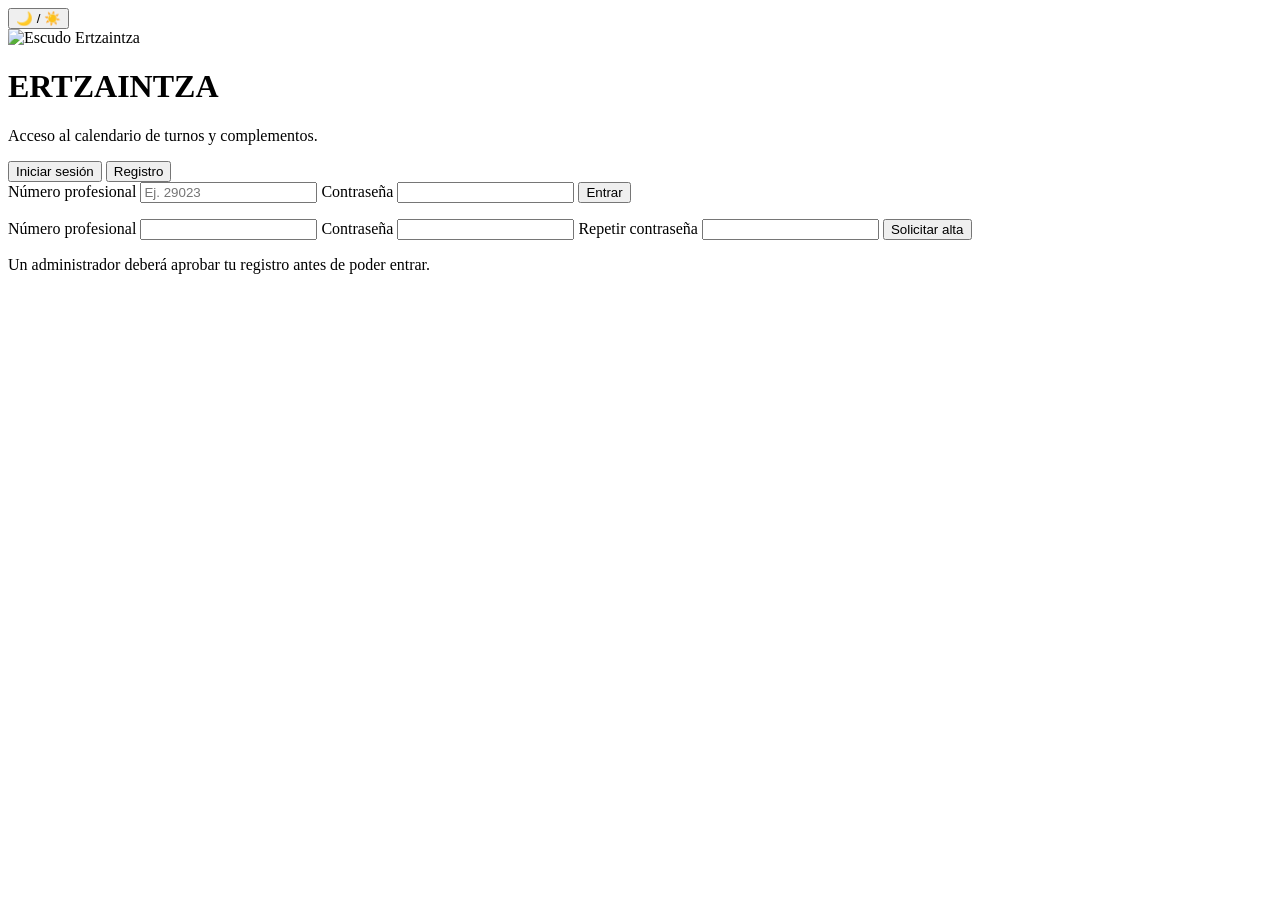
==== login.html @ 111b34c8 "Add files via upload" ====
<!DOCTYPE html>
<html lang="es">
<head>
  <meta charset="UTF-8">
  <title>ERTZAINTZA - Acceso</title>
  <meta name="viewport" content="width=device-width, initial-scale=1.0">

  <link rel="stylesheet" href="css/style.css">
  <link rel="stylesheet" href="css/liquid.css">
  <link rel="stylesheet" href="css/darkmode.css">
</head>
<body class="theme-light auth-body">

  <!-- Toggle modo noche en esquina -->
  <button id="darkModeToggle" class="glass-toggle">
    🌙 / ☀️
  </button>

  <!-- Emblema (misma imagen que en index, en SVG a color) -->
  <div class="logo-badge">
    <img src="assets/logo.svg" alt="Escudo Ertzaintza">
  </div>

  <!-- Contenedor principal de login/registro -->
  <main class="auth-container">
    <div class="glass-card auth-card">
      <h1>ERTZAINTZA</h1>
      <p>Acceso al calendario de turnos y complementos.</p>

      <!-- Pestañas de login / registro -->
      <div class="auth-tabs">
        <button class="auth-tab-btn active" data-auth-tab="login">Iniciar sesión</button>
        <button class="auth-tab-btn" data-auth-tab="register">Registro</button>
      </div>

      <!-- LOGIN -->
      <form id="loginForm" class="auth-form active">
        <label>Número profesional</label>
        <input type="text" name="professional_id" required
               placeholder="Ej. 29023">

        <label>Contraseña</label>
        <input type="password" name="password" required>

        <button type="submit" class="glass-btn">
          Entrar
        </button>

        <p id="loginError" class="auth-error hidden"></p>
      </form>

      <!-- REGISTRO -->
      <form id="registerForm" class="auth-form">
        <label>Número profesional</label>
        <input type="text" name="professional_id" required>

        <label>Contraseña</label>
        <input type="password" name="password" required>

        <label>Repetir contraseña</label>
        <input type="password" name="password_confirm" required>

        <button type="submit" class="glass-btn">
          Solicitar alta
        </button>

        <p class="auth-hint">
          Un administrador deberá aprobar tu registro antes de poder entrar.
        </p>
        <p id="registerError" class="auth-error hidden"></p>
      </form>
    </div>
  </main>

  <!-- JS (mismo orden de theme y auth que en index) -->
  <script src="js/storage.js"></script>
  <script src="js/auth.js"></script>
  <script>
    // Activar/recuperar tema al cargar login
    document.addEventListener('DOMContentLoaded', () => {
      const storedTheme = getStoredTheme();
      if (storedTheme) {
        document.body.classList.toggle('theme-dark', storedTheme === 'dark');
        document.body.classList.toggle('theme-light', storedTheme === 'light');
      }

      const darkToggle = document.getElementById('darkModeToggle');
      darkToggle?.addEventListener('click', () => {
        const isDark = document.body.classList.toggle('theme-dark');
        document.body.classList.toggle('theme-light', !isDark);
        storeTheme(isDark ? 'dark' : 'light');
      });
    });
  </script>
</body>
</html>
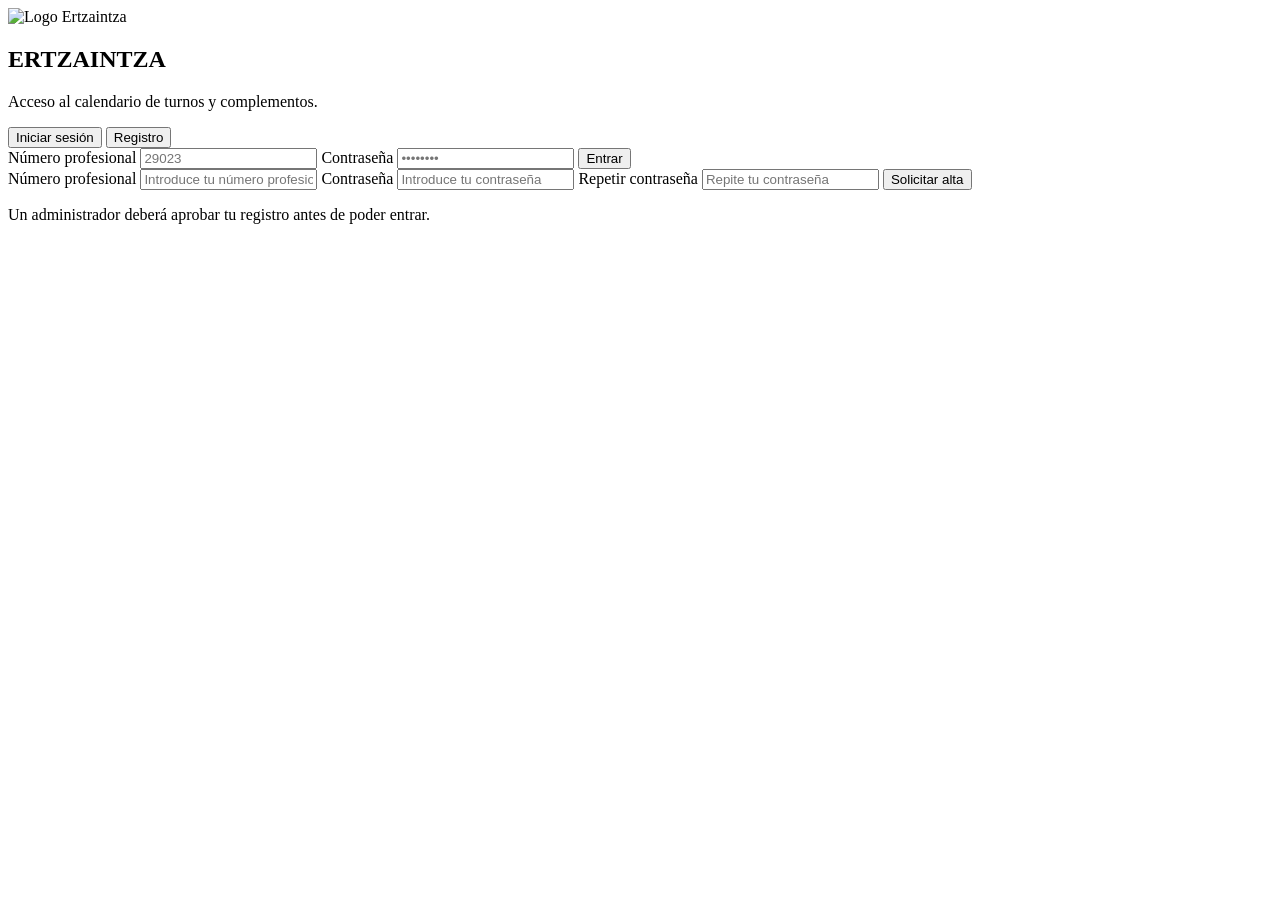
==== commit 1280c314: "Update login.html" ====
--- a/login.html
+++ b/login.html
@@ -2,95 +2,55 @@
 <html lang="es">
 <head>
   <meta charset="UTF-8">
+  <meta name="viewport" content="width=device-width, initial-scale=1.0">
   <title>ERTZAINTZA - Acceso</title>
-  <meta name="viewport" content="width=device-width, initial-scale=1.0">
+  <link rel="stylesheet" href="css/login.css">
+</head>
+<body class="login-body">
+  <main class="login-shell">
+    <div class="login-logo-wrap">
+      <img class="login-logo" src="https://upload.wikimedia.org/wikipedia/commons/thumb/a/a2/Escudo_de_la_Ertzaintza.svg/512px-Escudo_de_la_Ertzaintza.svg.png" alt="Logo Ertzaintza">
+    </div>
 
-  <link rel="stylesheet" href="css/style.css">
-  <link rel="stylesheet" href="css/liquid.css">
-  <link rel="stylesheet" href="css/darkmode.css">
-</head>
-<body class="theme-light auth-body">
+    <section class="login-card glass-card">
+      <h1 class="login-title">ERTZAINTZA</h1>
+      <p class="login-subtitle">Acceso al calendario de turnos y complementos.</p>
 
-  <!-- Toggle modo noche en esquina -->
-  <button id="darkModeToggle" class="glass-toggle">
-    🌙 / ☀️
-  </button>
-
-  <!-- Emblema (misma imagen que en index, en SVG a color) -->
-  <div class="logo-badge">
-    <img src="assets/logo.svg" alt="Escudo Ertzaintza">
-  </div>
-
-  <!-- Contenedor principal de login/registro -->
-  <main class="auth-container">
-    <div class="glass-card auth-card">
-      <h1>ERTZAINTZA</h1>
-      <p>Acceso al calendario de turnos y complementos.</p>
-
-      <!-- Pestañas de login / registro -->
-      <div class="auth-tabs">
-        <button class="auth-tab-btn active" data-auth-tab="login">Iniciar sesión</button>
-        <button class="auth-tab-btn" data-auth-tab="register">Registro</button>
+      <div class="auth-switch">
+        <button type="button" class="auth-tab-btn active" data-auth-tab="login">Iniciar sesión</button>
+        <button type="button" class="auth-tab-btn" data-auth-tab="register">Registro</button>
       </div>
 
-      <!-- LOGIN -->
+      <div id="loginError" class="form-message hidden"></div>
+      <div id="registerError" class="form-message hidden"></div>
+
       <form id="loginForm" class="auth-form active">
-        <label>Número profesional</label>
-        <input type="text" name="professional_id" required
-               placeholder="Ej. 29023">
+        <label for="loginProfessionalId">Número profesional</label>
+        <input id="loginProfessionalId" name="professional_id" type="text" inputmode="numeric" autocomplete="username" placeholder="29023" required>
 
-        <label>Contraseña</label>
-        <input type="password" name="password" required>
+        <label for="loginPassword">Contraseña</label>
+        <input id="loginPassword" name="password" type="password" autocomplete="current-password" placeholder="••••••••" required>
 
-        <button type="submit" class="glass-btn">
-          Entrar
-        </button>
-
-        <p id="loginError" class="auth-error hidden"></p>
+        <button type="submit" class="primary-btn">Entrar</button>
       </form>
 
-      <!-- REGISTRO -->
       <form id="registerForm" class="auth-form">
-        <label>Número profesional</label>
-        <input type="text" name="professional_id" required>
+        <label for="registerProfessionalId">Número profesional</label>
+        <input id="registerProfessionalId" name="professional_id" type="text" inputmode="numeric" autocomplete="username" placeholder="Introduce tu número profesional" required>
 
-        <label>Contraseña</label>
-        <input type="password" name="password" required>
+        <label for="registerPassword">Contraseña</label>
+        <input id="registerPassword" name="password" type="password" autocomplete="new-password" placeholder="Introduce tu contraseña" required>
 
-        <label>Repetir contraseña</label>
-        <input type="password" name="password_confirm" required>
+        <label for="registerPasswordConfirm">Repetir contraseña</label>
+        <input id="registerPasswordConfirm" name="password_confirm" type="password" autocomplete="new-password" placeholder="Repite tu contraseña" required>
 
-        <button type="submit" class="glass-btn">
-          Solicitar alta
-        </button>
+        <button type="submit" class="primary-btn">Solicitar alta</button>
+      </form>
 
-        <p class="auth-hint">
-          Un administrador deberá aprobar tu registro antes de poder entrar.
-        </p>
-        <p id="registerError" class="auth-error hidden"></p>
-      </form>
-    </div>
+      <p class="login-footer">Un administrador deberá aprobar tu registro antes de poder entrar.</p>
+    </section>
   </main>
 
-  <!-- JS (mismo orden de theme y auth que en index) -->
-  <script src="js/storage.js"></script>
   <script src="js/auth.js"></script>
-  <script>
-    // Activar/recuperar tema al cargar login
-    document.addEventListener('DOMContentLoaded', () => {
-      const storedTheme = getStoredTheme();
-      if (storedTheme) {
-        document.body.classList.toggle('theme-dark', storedTheme === 'dark');
-        document.body.classList.toggle('theme-light', storedTheme === 'light');
-      }
-
-      const darkToggle = document.getElementById('darkModeToggle');
-      darkToggle?.addEventListener('click', () => {
-        const isDark = document.body.classList.toggle('theme-dark');
-        document.body.classList.toggle('theme-light', !isDark);
-        storeTheme(isDark ? 'dark' : 'light');
-      });
-    });
-  </script>
 </body>
 </html>
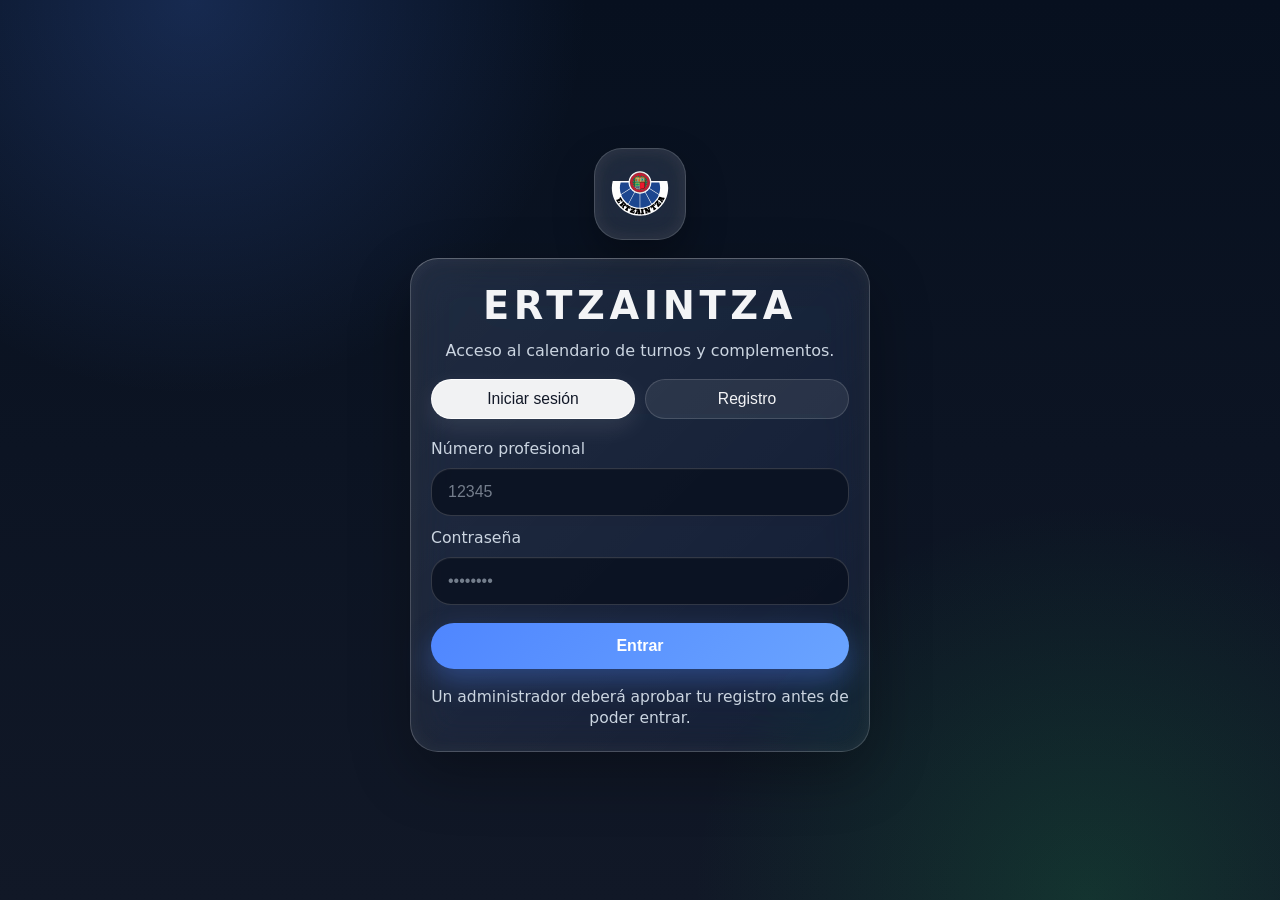
==== commit fce6f226: "Update login.html" ====
--- a/login.html
+++ b/login.html
@@ -9,7 +9,7 @@
 <body class="login-body">
   <main class="login-shell">
     <div class="login-logo-wrap">
-      <img class="login-logo" src="https://upload.wikimedia.org/wikipedia/commons/thumb/a/a2/Escudo_de_la_Ertzaintza.svg/512px-Escudo_de_la_Ertzaintza.svg.png" alt="Logo Ertzaintza">
+      <img class="login-logo" src="assets/logo.svg" alt="Logo Ertzaintza" onerror="this.style.display='none'">
     </div>
 
     <section class="login-card glass-card">
@@ -26,7 +26,7 @@
 
       <form id="loginForm" class="auth-form active">
         <label for="loginProfessionalId">Número profesional</label>
-        <input id="loginProfessionalId" name="professional_id" type="text" inputmode="numeric" autocomplete="username" placeholder="29023" required>
+        <input id="loginProfessionalId" name="professional_id" type="text" inputmode="numeric" autocomplete="username" placeholder="12345" required>
 
         <label for="loginPassword">Contraseña</label>
         <input id="loginPassword" name="password" type="password" autocomplete="current-password" placeholder="••••••••" required>
@@ -36,7 +36,7 @@
 
       <form id="registerForm" class="auth-form">
         <label for="registerProfessionalId">Número profesional</label>
-        <input id="registerProfessionalId" name="professional_id" type="text" inputmode="numeric" autocomplete="username" placeholder="Introduce tu número profesional" required>
+        <input id="registerProfessionalId" name="professional_id" type="text" inputmode="numeric" autocomplete="username" placeholder="12345" required>
 
         <label for="registerPassword">Contraseña</label>
         <input id="registerPassword" name="password" type="password" autocomplete="new-password" placeholder="Introduce tu contraseña" required>
--- a/css/login.css
+++ b/css/login.css
@@ -0,0 +1,188 @@
+:root{
+  --bg1:#07101f;
+  --bg2:#111827;
+  --card: rgba(23, 30, 46, 0.70);
+  --stroke: rgba(255,255,255,0.14);
+  --text: #f3f4f6;
+  --muted: #cbd5e1;
+  --blue: #4f86ff;
+  --danger: #ef4444;
+}
+
+*{box-sizing:border-box}
+html,body{margin:0;padding:0}
+body.login-body{
+  min-height:100vh;
+  font-family: system-ui, -apple-system, Segoe UI, Roboto, Arial, sans-serif;
+  background:
+    radial-gradient(circle at 15% 0%, rgba(79,134,255,0.22), transparent 28%),
+    radial-gradient(circle at 85% 100%, rgba(34,197,94,0.16), transparent 28%),
+    linear-gradient(180deg, var(--bg1), var(--bg2));
+  color:var(--text);
+  display:flex;
+  align-items:center;
+  justify-content:center;
+  padding:24px 16px;
+}
+
+.login-shell{
+  width:100%;
+  max-width:460px;
+  display:flex;
+  flex-direction:column;
+  align-items:center;
+  gap:18px;
+}
+
+.login-logo-wrap{
+  width:92px;
+  height:92px;
+  border-radius:28px;
+  display:flex;
+  align-items:center;
+  justify-content:center;
+  background: rgba(255,255,255,0.10);
+  border:1px solid rgba(255,255,255,0.18);
+  backdrop-filter: blur(18px) saturate(150%);
+  box-shadow: 0 18px 40px rgba(0,0,0,0.30), inset 0 0 18px rgba(255,255,255,0.08);
+}
+
+.login-logo{
+  width:62px;
+  height:62px;
+  object-fit:contain;
+}
+
+.glass-card{
+  width:100%;
+  background: linear-gradient(135deg, rgba(255,255,255,0.10), rgba(255,255,255,0.04));
+  backdrop-filter: blur(22px) saturate(160%);
+  -webkit-backdrop-filter: blur(22px) saturate(160%);
+  border:1px solid rgba(255,255,255,0.18);
+  border-top:1px solid rgba(255,255,255,0.30);
+  border-left:1px solid rgba(255,255,255,0.22);
+  box-shadow: 0 22px 60px rgba(0,0,0,0.30), inset 0 0 18px rgba(255,255,255,0.05);
+  border-radius: 28px;
+  padding: 24px 20px 22px;
+}
+
+.login-title{
+  margin:0;
+  font-size: clamp(1.9rem, 4vw, 2.4rem);
+  letter-spacing:0.12em;
+  text-align:center;
+}
+
+.login-subtitle{
+  margin:12px 0 18px;
+  text-align:center;
+  color:var(--muted);
+  font-size:1rem;
+  line-height:1.35;
+}
+
+.auth-switch{
+  display:flex;
+  gap:10px;
+  margin-bottom:18px;
+}
+
+.auth-tab-btn{
+  flex:1;
+  border-radius:999px;
+  border:1px solid var(--stroke);
+  background: rgba(255,255,255,0.08);
+  color: var(--text);
+  padding:10px 14px;
+  cursor:pointer;
+  font-size:0.98rem;
+}
+
+.auth-tab-btn.active{
+  background: rgba(255,255,255,0.94);
+  color: #111827;
+  border-color: rgba(255,255,255,0.90);
+  box-shadow: 0 8px 24px rgba(255,255,255,0.10);
+}
+
+.auth-form{
+  display:none;
+  flex-direction:column;
+  gap:10px;
+}
+
+.auth-form.active{
+  display:flex;
+}
+
+.auth-form label{
+  font-size:0.98rem;
+  color: var(--muted);
+  margin-top:2px;
+}
+
+.auth-form input{
+  width:100%;
+  border:1px solid rgba(255,255,255,0.16);
+  background: rgba(10,16,30,0.78);
+  color: var(--text);
+  padding:14px 16px;
+  border-radius:20px;
+  outline:none;
+  font-size:1rem;
+  box-shadow: inset 0 1px 0 rgba(255,255,255,0.03);
+}
+
+.auth-form input::placeholder{
+  color: rgba(203,213,225,0.55);
+}
+
+.primary-btn{
+  margin-top:8px;
+  border:none;
+  border-radius:999px;
+  padding:14px 18px;
+  background: linear-gradient(135deg, #4f86ff, #6aa4ff);
+  color:white;
+  font-weight:700;
+  font-size:1rem;
+  cursor:pointer;
+  box-shadow: 0 12px 28px rgba(79,134,255,0.35);
+}
+
+.primary-btn:active{
+  transform: translateY(1px);
+}
+
+.form-message{
+  margin:0 0 14px;
+  padding:12px 14px;
+  border-radius:16px;
+  background: rgba(239,68,68,0.12);
+  border:1px solid rgba(239,68,68,0.28);
+  color:#fecaca;
+  font-size:0.95rem;
+  line-height:1.3;
+}
+
+.form-message.hidden{
+  display:none;
+}
+
+.login-footer{
+  margin:18px 0 0;
+  text-align:center;
+  color:var(--muted);
+  font-size:0.97rem;
+  line-height:1.35;
+}
+
+@media (max-width: 420px){
+  .glass-card{
+    padding:20px 16px 18px;
+    border-radius:24px;
+  }
+  .auth-switch{
+    flex-direction:column;
+  }
+}
